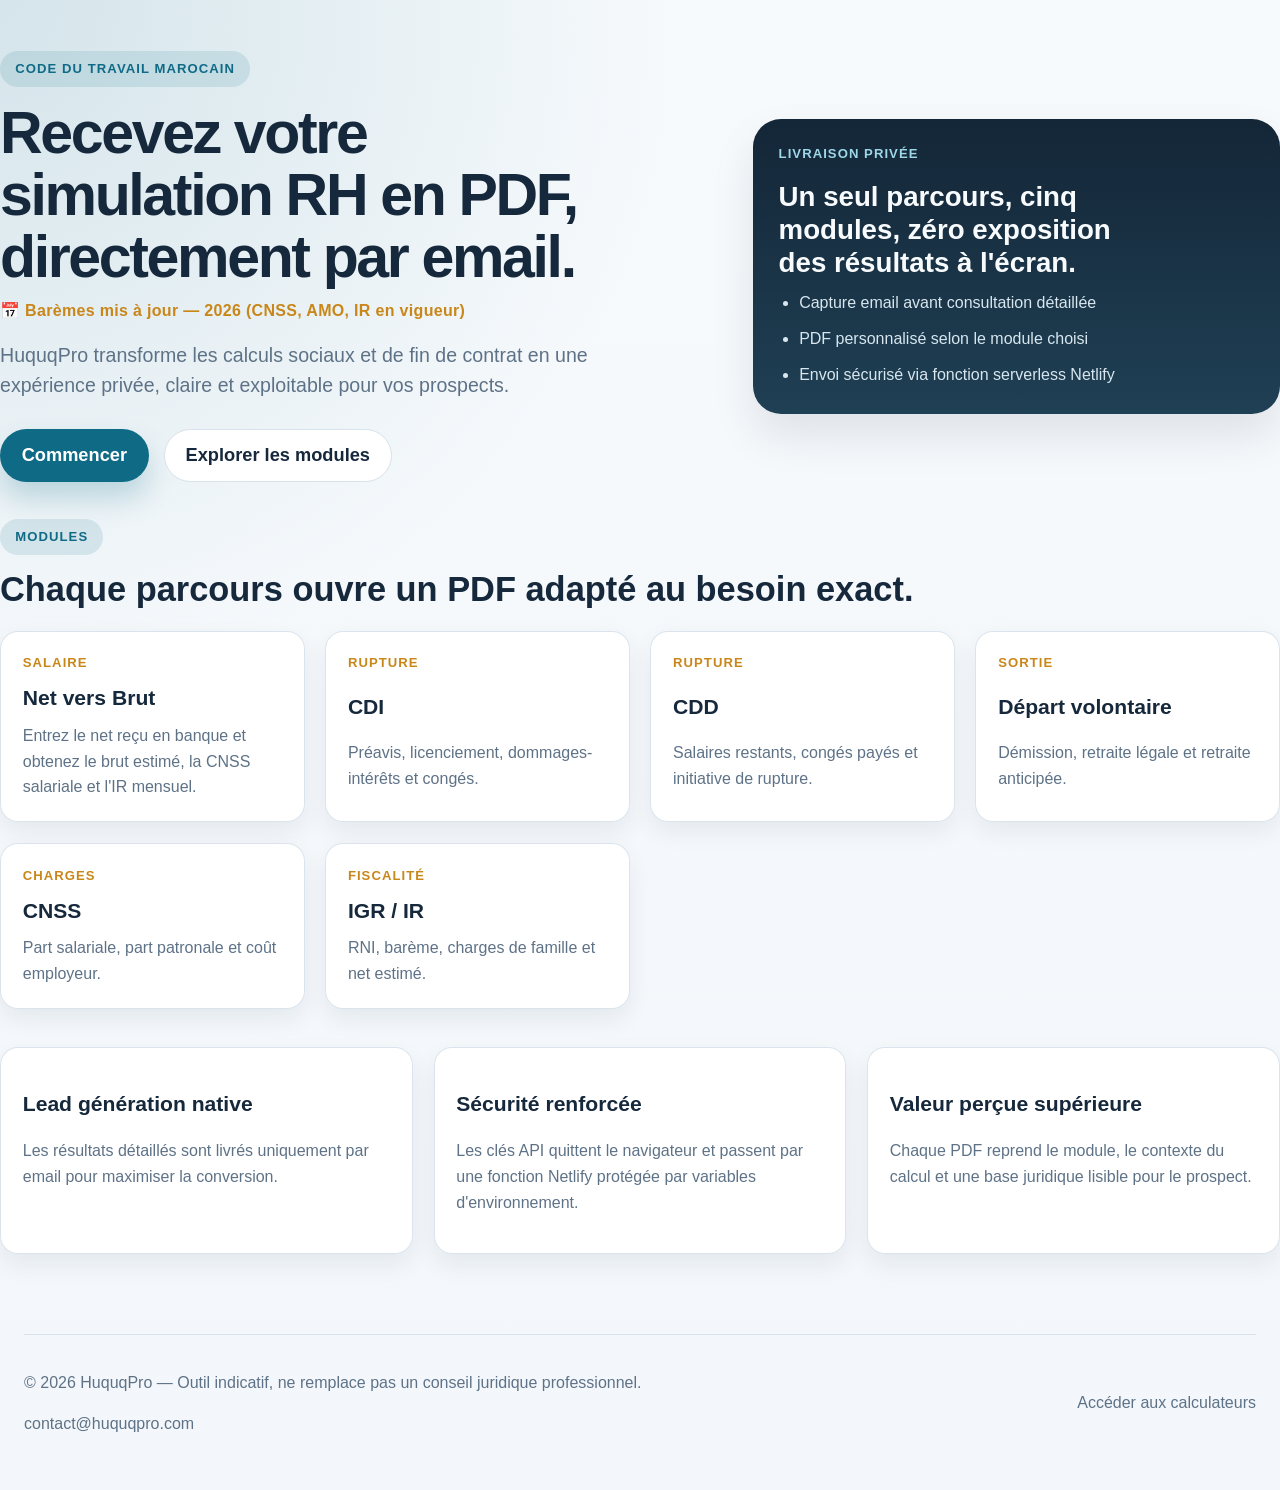
==== index.html @ 944d2963 "update: latest changes" ====
<!DOCTYPE html>
<html lang="fr">
<head>
  <meta charset="UTF-8" />
  <meta name="viewport" content="width=device-width, initial-scale=1.0" />
  <title>HuquqPro — Calculateur Droit du Travail Maroc | CNSS, IR, Indemnités CDI/CDD</title>
  <meta name="description" content="Simulez vos indemnités de licenciement, cotisations CNSS, IR et salaire brut selon le Code du travail marocain. Résultats envoyés en PDF par email." />
  <link rel="stylesheet" href="css/style.css" />
</head>
<body class="landing-page">
  <header class="site-header landing-hero">
    <div class="shell hero-shell header-inner">
      <div class="hero-copy">
        <div class="header-badge">Code du travail marocain</div>
        <h1 class="site-title">Recevez votre simulation RH en PDF, directement par email.</h1>
        <p class="update-badge">📅 Barèmes mis à jour — 2026 (CNSS, AMO, IR en vigueur)</p>
        <p class="site-sub">
          HuquqPro transforme les calculs sociaux et de fin de contrat en une expérience privée,
          claire et exploitable pour vos prospects.
        </p>
        <div class="hero-actions">
          <a class="btn-calculate" href="app.html?module=net2brut">Commencer</a>
          <a class="btn-secondary" href="app.html">Explorer les modules</a>
        </div>
      </div>
      <div class="hero-card">
        <div class="hero-card-top">Livraison privée</div>
        <h2>Un seul parcours, cinq modules, zéro exposition des résultats à l'écran.</h2>
        <ul class="hero-points">
          <li>Capture email avant consultation détaillée</li>
          <li>PDF personnalisé selon le module choisi</li>
          <li>Envoi sécurisé via fonction serverless Netlify</li>
        </ul>
      </div>
    </div>
  </header>

  <main class="shell landing-main main-layout">
    <section class="landing-section">
      <div class="section-heading">
        <div class="header-badge">Modules</div>
        <h2>Chaque parcours ouvre un PDF adapté au besoin exact.</h2>
      </div>
      <div class="landing-modules">
        <a class="module-card" href="app.html?module=net2brut">
          <span class="module-kicker">Salaire</span>
          <strong>Net vers Brut</strong>
          <span>Entrez le net reçu en banque et obtenez le brut estimé, la CNSS salariale et l'IR mensuel.</span>
        </a>
        <a class="module-card" href="app.html?module=cdi">
          <span class="module-kicker">Rupture</span>
          <strong>CDI</strong>
          <span>Préavis, licenciement, dommages-intérêts et congés.</span>
        </a>
        <a class="module-card" href="app.html?module=cdd">
          <span class="module-kicker">Rupture</span>
          <strong>CDD</strong>
          <span>Salaires restants, congés payés et initiative de rupture.</span>
        </a>
        <a class="module-card" href="app.html?module=depart">
          <span class="module-kicker">Sortie</span>
          <strong>Départ volontaire</strong>
          <span>Démission, retraite légale et retraite anticipée.</span>
        </a>
        <a class="module-card" href="app.html?module=cnss">
          <span class="module-kicker">Charges</span>
          <strong>CNSS</strong>
          <span>Part salariale, part patronale et coût employeur.</span>
        </a>
        <a class="module-card" href="app.html?module=igr">
          <span class="module-kicker">Fiscalité</span>
          <strong>IGR / IR</strong>
          <span>RNI, barème, charges de famille et net estimé.</span>
        </a>
      </div>
    </section>

    <section class="landing-section trust-grid">
      <article class="trust-card feature-card">
        <h3>Lead génération native</h3>
        <p>Les résultats détaillés sont livrés uniquement par email pour maximiser la conversion.</p>
      </article>
      <article class="trust-card feature-card">
        <h3>Sécurité renforcée</h3>
        <p>Les clés API quittent le navigateur et passent par une fonction Netlify protégée par variables d'environnement.</p>
      </article>
      <article class="trust-card feature-card">
        <h3>Valeur perçue supérieure</h3>
        <p>Chaque PDF reprend le module, le contexte du calcul et une base juridique lisible pour le prospect.</p>
      </article>
    </section>
  </main>

  <footer class="site-footer">
    <div class="shell footer-inner">
      <div class="footer-legal">
        <p>© 2026 HuquqPro — Outil indicatif, ne remplace pas un conseil juridique professionnel.</p>
        <p><a href="mailto:rafael.pullian@gmail.com">contact@huquqpro.com</a></p>
      </div>
      <a class="footer-link" href="app.html?module=net2brut">Accéder aux calculateurs</a>
    </div>
  </footer>
</body>
</html>
---- css/style.css ----
:root {
  --bg: #f3f7fb;
  --surface: #ffffff;
  --surface-alt: #eef4fb;
  --surface-strong: #0f2233;
  --text: #16283b;
  --muted: #5e7287;
  --line: #d7e2ec;
  --primary: #0f6a86;
  --primary-dark: #0b5066;
  --accent: #c9871a;
  --success: #17785c;
  --danger: #b54a4a;
  --radius-sm: 10px;
  --radius-md: 18px;
  --radius-lg: 28px;
  --shadow: 0 22px 44px rgba(15, 34, 51, 0.1);
  --shadow-soft: 0 10px 24px rgba(15, 34, 51, 0.07);
  --content-max: 78rem;
  --content-wide: 96rem;
  --space-2xs: clamp(0.38rem, 0.3rem + 0.24vw, 0.52rem);
  --space-xs: clamp(0.56rem, 0.46rem + 0.32vw, 0.75rem);
  --space-sm: clamp(0.75rem, 0.62rem + 0.42vw, 1rem);
  --space-md: clamp(1rem, 0.82rem + 0.58vw, 1.35rem);
  --space-lg: clamp(1.35rem, 1.05rem + 0.95vw, 1.95rem);
  --space-xl: clamp(1.75rem, 1.35rem + 1.25vw, 2.55rem);
  --space-2xl: clamp(2.25rem, 1.65rem + 1.9vw, 3.5rem);
  --space-3xl: clamp(3rem, 2.1rem + 2.75vw, 4.75rem);
  --text-xs: clamp(0.74rem, 0.7rem + 0.15vw, 0.84rem);
  --text-sm: clamp(0.88rem, 0.83rem + 0.24vw, 1rem);
  --text-body: clamp(0.98rem, 0.92rem + 0.3vw, 1.14rem);
  --text-md: clamp(1.08rem, 1rem + 0.42vw, 1.32rem);
  --text-lg: clamp(1.28rem, 1.08rem + 0.85vw, 1.82rem);
  --text-xl: clamp(1.68rem, 1.2rem + 1.55vw, 2.7rem);
  --field-grid-min: clamp(15rem, 42vw, 21rem);
  --card-grid-min: clamp(14rem, 24vw, 18rem);
  --sticky-top: clamp(4.5rem, 5vw, 6.5rem);
}

*,
*::before,
*::after {
  box-sizing: border-box;
}

html {
  scroll-behavior: smooth;
}

body {
  margin: 0;
  font-family: "Segoe UI", Arial, sans-serif;
  font-size: var(--text-body);
  line-height: 1.55;
  min-height: 100dvh;
  background:
    radial-gradient(circle at top left, rgba(15, 106, 134, 0.15), transparent 35%),
    linear-gradient(180deg, #f7fafc 0%, var(--bg) 100%);
  color: var(--text);
}

a {
  color: inherit;
  text-decoration: none;
}

button,
input,
select {
  font: inherit;
}

button {
  cursor: pointer;
}

.hidden {
  display: none !important;
}

.shell {
  width: min(var(--content-max), calc(100% - clamp(1rem, 4vw, 3rem)));
  margin: 0 auto;
}

.main-layout,
.header-inner {
  width: 100%;
  max-width: var(--content-wide);
  margin-inline: auto;
}

.site-header {
  padding: var(--space-lg) 0;
}

.app-header {
  padding-bottom: var(--space-sm);
}

.app-header-inner {
  display: grid;
  grid-template-columns: minmax(0, 1fr) auto;
  align-items: end;
  gap: var(--space-lg);
}

.hero-shell {
  display: grid;
  grid-template-columns: minmax(0, 1.2fr) minmax(clamp(18rem, 30vw, 26rem), 0.9fr);
  align-items: center;
  gap: var(--space-2xl);
}

.footer-inner {
  display: flex;
  align-items: center;
  justify-content: space-between;
  gap: var(--space-md);
  flex-wrap: wrap;
}

.header-badge {
  display: inline-flex;
  align-items: center;
  gap: var(--space-2xs);
  padding: var(--space-2xs) var(--space-sm);
  border-radius: 999px;
  background: rgba(15, 106, 134, 0.12);
  color: var(--primary);
  font-size: var(--text-xs);
  font-weight: 700;
  letter-spacing: 0.08em;
  text-transform: uppercase;
}

.site-title {
  margin: var(--space-sm) 0 var(--space-xs);
  font-size: clamp(2rem, 1.45rem + 2.8vw, 4.4rem);
  line-height: 1.05;
  letter-spacing: -0.04em;
  text-wrap: balance;
}

.update-badge {
  margin: 0 0 var(--space-sm);
  color: var(--accent);
  font-size: var(--text-sm);
  font-weight: 600;
  letter-spacing: 0.02em;
}

.site-sub {
  margin: 0;
  max-width: min(42rem, 100%);
  color: var(--muted);
  font-size: clamp(1rem, 0.92rem + 0.38vw, 1.28rem);
}

.landing-hero {
  padding: var(--space-2xl) 0 var(--space-xl);
}

.hero-copy {
  flex: 1 1 60%;
}

.hero-actions {
  display: flex;
  flex-wrap: wrap;
  gap: var(--space-sm);
  margin-top: var(--space-lg);
}

.hero-card {
  min-width: 0;
  padding: clamp(1.2rem, 0.95rem + 0.8vw, 1.85rem);
  border-radius: var(--radius-lg);
  background: linear-gradient(180deg, rgba(15, 34, 51, 0.98), rgba(18, 52, 74, 0.94));
  color: #f8fbfd;
  box-shadow: var(--shadow);
}

.hero-card-top {
  color: #9ed7e8;
  font-size: var(--text-xs);
  font-weight: 700;
  letter-spacing: 0.08em;
  text-transform: uppercase;
}

.hero-card h2 {
  margin: var(--space-sm) 0 var(--space-xs);
  font-size: clamp(1.25rem, 1.05rem + 0.85vw, 1.8rem);
  line-height: 1.2;
  text-wrap: balance;
}

.hero-points {
  margin: 0;
  padding-left: var(--space-md);
  color: #d7e6ef;
  font-size: var(--text-sm);
}

.hero-points li + li {
  margin-top: var(--space-xs);
}

.landing-main {
  padding-bottom: var(--space-2xl);
}

.landing-section + .landing-section {
  margin-top: var(--space-xl);
}

.section-heading h2 {
  margin: var(--space-sm) 0 0;
  font-size: clamp(1.5rem, 1.15rem + 1.25vw, 2.5rem);
  line-height: 1.15;
  text-wrap: balance;
}

.landing-modules,
.trust-grid,
.summary-grid {
  display: grid;
  gap: var(--space-md);
}

.landing-modules,
.trust-grid,
.summary-grid {
  grid-template-columns: repeat(auto-fit, minmax(min(100%, var(--card-grid-min)), 1fr));
}

.landing-modules {
  margin-top: var(--space-md);
}

.module-card,
.trust-card,
.feature-card,
.summary-card {
  padding: clamp(1rem, 0.8rem + 0.7vw, 1.6rem);
  border: 1px solid rgba(215, 226, 236, 0.9);
  border-radius: var(--radius-md);
  background: rgba(255, 255, 255, 0.94);
  box-shadow: var(--shadow-soft);
}

.module-card {
  display: grid;
  gap: var(--space-xs);
  transition: transform 0.2s ease, border-color 0.2s ease, box-shadow 0.2s ease;
}

.module-card:hover {
  transform: translateY(-3px);
  border-color: rgba(15, 106, 134, 0.4);
  box-shadow: var(--shadow);
}

.module-kicker {
  color: var(--accent);
  font-size: var(--text-xs);
  font-weight: 700;
  letter-spacing: 0.08em;
  text-transform: uppercase;
}

.module-card strong,
.trust-card h3,
.feature-card h3,
.summary-card h3 {
  font-size: var(--text-md);
  line-height: 1.25;
}

.module-card span:last-child,
.trust-card p,
.feature-card p,
.summary-card p {
  color: var(--muted);
  line-height: 1.6;
  font-size: var(--text-sm);
}

.app-main {
  display: grid;
  grid-template-columns: minmax(0, 1.22fr) minmax(clamp(18rem, 29vw, 26rem), 0.82fr);
  gap: var(--space-xl);
  align-items: start;
  padding-bottom: var(--space-2xl);
}

.forms-column {
  min-width: 0;
}

.module-tabs-wrap {
  position: sticky;
  top: 0;
  z-index: 20;
  padding: var(--space-xs) 0;
  background: rgba(243, 247, 251, 0.94);
  backdrop-filter: blur(14px);
  border-top: 1px solid rgba(215, 226, 236, 0.8);
  border-bottom: 1px solid rgba(215, 226, 236, 0.8);
}

.module-tabs {
  display: flex;
  flex-wrap: wrap;
  gap: var(--space-xs);
}

.module-tab {
  padding: clamp(0.7rem, 0.58rem + 0.35vw, 0.9rem) clamp(0.95rem, 0.75rem + 0.75vw, 1.45rem);
  border: 1px solid transparent;
  border-radius: 999px;
  background: rgba(255, 255, 255, 0.78);
  color: var(--muted);
  font-weight: 600;
  font-size: var(--text-sm);
  transition: all 0.2s ease;
}

.module-tab:hover,
.module-tab:focus-visible {
  border-color: rgba(15, 106, 134, 0.32);
  color: var(--text);
  outline: none;
}

.module-tab.active {
  background: var(--surface-strong);
  color: #f6fafd;
}

.module-panel {
  display: none;
  min-width: 0;
}

.module-panel.active {
  display: grid;
}

.card-section {
  padding: clamp(1.15rem, 0.95rem + 0.95vw, 2rem);
  border-radius: var(--radius-lg);
  border: 1px solid rgba(215, 226, 236, 0.9);
  background: rgba(255, 255, 255, 0.95);
  box-shadow: var(--shadow-soft);
}

.module-card-panel,
.delivery-panel {
  min-height: 100%;
}

.delivery-panel {
  position: sticky;
  top: var(--sticky-top);
}

.panel-label {
  display: flex;
  align-items: center;
  gap: var(--space-xs);
  margin: 0;
  font-size: clamp(1.12rem, 1rem + 0.45vw, 1.45rem);
  line-height: 1.25;
  text-wrap: balance;
}

.panel-label::before {
  content: attr(data-step);
  display: inline-flex;
  align-items: center;
  justify-content: center;
  width: clamp(1.65rem, 1.45rem + 0.45vw, 1.9rem);
  height: clamp(1.65rem, 1.45rem + 0.45vw, 1.9rem);
  border-radius: 50%;
  background: var(--primary);
  color: #fff;
  font-size: var(--text-xs);
  font-weight: 700;
}

.panel-copy,
.delivery-copy {
  margin: var(--space-sm) 0 0;
  color: var(--muted);
  line-height: 1.7;
  font-size: var(--text-body);
}

.field-group {
  margin: var(--space-lg) 0 0;
  padding: 0;
  border: 0;
}

.field-legend {
  margin-bottom: var(--space-sm);
  color: var(--muted);
  font-size: var(--text-xs);
  font-weight: 700;
  letter-spacing: 0.08em;
  text-transform: uppercase;
}

.field-row {
  display: grid;
  gap: var(--space-sm);
  align-items: start;
}

.two-col {
  grid-template-columns: repeat(auto-fit, minmax(min(100%, var(--field-grid-min)), 1fr));
}

.field {
  display: grid;
  gap: var(--space-xs);
}

.field label {
  font-weight: 600;
  font-size: var(--text-body);
}

.field-hint {
  color: var(--muted);
  font-size: var(--text-sm);
  line-height: 1.5;
}

.input-wrap,
.select-wrap {
  position: relative;
}

.input-wrap input,
.select-wrap select,
.email-form-card input {
  width: 100%;
  min-height: clamp(3rem, 2.7rem + 0.65vw, 3.35rem);
  padding: clamp(0.78rem, 0.7rem + 0.25vw, 0.95rem) clamp(0.92rem, 0.84rem + 0.3vw, 1.1rem);
  border: 1px solid var(--line);
  border-radius: var(--radius-sm);
  background: #fff;
  color: var(--text);
  transition: border-color 0.2s ease, box-shadow 0.2s ease;
  font-size: var(--text-body);
}

.input-wrap input {
  padding-right: clamp(4.25rem, 4rem + 0.5vw, 4.8rem);
}

.select-wrap select {
  appearance: none;
  padding-right: clamp(2.6rem, 2.4rem + 0.45vw, 3rem);
}

.input-wrap input:focus,
.select-wrap select:focus,
.email-form-card input:focus {
  border-color: rgba(15, 106, 134, 0.5);
  box-shadow: 0 0 0 4px rgba(15, 106, 134, 0.12);
  outline: none;
}

.input-unit,
.select-arrow {
  position: absolute;
  top: 50%;
  transform: translateY(-50%);
  color: var(--muted);
  pointer-events: none;
}

.input-unit {
  right: var(--space-sm);
  font-size: var(--text-sm);
  font-weight: 600;
}

.select-arrow {
  right: var(--space-sm);
}

.toggle-group {
  display: flex;
  gap: var(--space-xs);
  flex-wrap: wrap;
}

.toggle-btn {
  padding: clamp(0.68rem, 0.58rem + 0.3vw, 0.88rem) clamp(0.95rem, 0.78rem + 0.55vw, 1.35rem);
  border: 1px solid var(--line);
  border-radius: 999px;
  background: #fff;
  color: var(--muted);
  font-weight: 600;
  font-size: var(--text-sm);
}

.toggle-btn.active {
  border-color: var(--primary);
  background: rgba(15, 106, 134, 0.1);
  color: var(--primary);
}

.anciennete-display {
  margin-top: var(--space-xs);
  padding: var(--space-sm);
  border-radius: var(--radius-sm);
  background: var(--surface-alt);
  color: var(--text);
  font-weight: 600;
  font-size: var(--text-body);
}

.anciennete-display.warn {
  background: rgba(201, 135, 26, 0.12);
  color: #8b5a10;
}

.form-actions,
.ef-actions,
.hero-actions {
  display: flex;
  flex-wrap: wrap;
  gap: var(--space-sm);
}

.form-actions {
  margin-top: var(--space-lg);
}

.btn-calculate,
.btn-reset,
.btn-secondary {
  display: inline-flex;
  align-items: center;
  justify-content: center;
  min-height: clamp(3rem, 2.75rem + 0.65vw, 3.35rem);
  padding: 0 clamp(1rem, 0.85rem + 0.55vw, 1.45rem);
  border-radius: 999px;
  border: 1px solid transparent;
  font-weight: 700;
  font-size: var(--text-body);
  transition: transform 0.2s ease, box-shadow 0.2s ease, background 0.2s ease;
}

.btn-calculate {
  background: var(--primary);
  color: #fff;
  box-shadow: 0 16px 28px rgba(15, 106, 134, 0.22);
}

.btn-calculate:hover,
.btn-calculate:focus-visible {
  background: var(--primary-dark);
  transform: translateY(-1px);
  outline: none;
}

.btn-calculate:disabled {
  opacity: 0.72;
  transform: none;
  cursor: wait;
}

.btn-reset,
.btn-secondary {
  background: #fff;
  color: var(--text);
  border-color: var(--line);
}

.btn-reset:hover,
.btn-reset:focus-visible,
.btn-secondary:hover,
.btn-secondary:focus-visible {
  border-color: rgba(15, 106, 134, 0.4);
  outline: none;
}

.form-errors {
  margin-top: var(--space-md);
  padding: var(--space-sm);
  border-radius: var(--radius-sm);
  background: rgba(181, 74, 74, 0.08);
  border: 1px solid rgba(181, 74, 74, 0.18);
}

.form-errors p {
  margin: 0;
  color: var(--danger);
  line-height: 1.6;
}

.form-errors p + p {
  margin-top: var(--space-2xs);
}

.delivery-benefits {
  display: grid;
  gap: var(--space-xs);
  margin-top: var(--space-md);
  grid-template-columns: repeat(auto-fit, minmax(min(100%, 13rem), 1fr));
}

.benefit-item {
  padding: var(--space-sm);
  border-radius: var(--radius-sm);
  background: var(--surface-alt);
  color: var(--text);
  font-weight: 600;
  font-size: var(--text-body);
}

.results-placeholder,
.delivery-success {
  margin-top: var(--space-md);
  padding: clamp(1rem, 0.82rem + 0.7vw, 1.5rem);
  border-radius: var(--radius-md);
  border: 1px dashed rgba(15, 106, 134, 0.22);
  background: rgba(238, 244, 251, 0.72);
}

.results-placeholder p,
.delivery-success p {
  margin: var(--space-xs) 0 0;
  color: var(--muted);
  line-height: 1.7;
}

.placeholder-icon {
  font-size: clamp(1.5rem, 1.15rem + 1vw, 2rem);
}

.result-preview {
  margin-top: var(--space-sm);
  padding: clamp(0.75rem, 0.6rem + 0.5vw, 1rem);
  border-radius: var(--radius-sm);
  background: rgba(23, 120, 92, 0.08);
  border: 1px solid rgba(23, 120, 92, 0.2);
}

.result-preview p {
  margin: 0;
  color: var(--text);
  line-height: 1.6;
}

.result-preview p + p {
  margin-top: calc(var(--space-2xs) / 2);
  color: var(--muted);
  font-size: var(--text-sm);
}

.email-form-container {
  margin-top: var(--space-md);
}

.email-form-card {
  padding: clamp(1rem, 0.82rem + 0.7vw, 1.5rem);
  border-radius: var(--radius-md);
  background: #fff;
  border: 1px solid rgba(215, 226, 236, 0.92);
}

.ef-title {
  margin: 0;
  font-size: clamp(1.1rem, 0.98rem + 0.45vw, 1.42rem);
}

.ef-subtitle {
  margin: var(--space-xs) 0 0;
  color: var(--muted);
  font-size: var(--text-body);
}

.ef-field {
  display: grid;
  gap: var(--space-xs);
  margin-top: var(--space-sm);
}

.ef-field label {
  font-weight: 600;
  font-size: var(--text-body);
}

.ef-actions {
  margin-top: var(--space-md);
}

.ef-status {
  min-height: calc(var(--text-body) * 1.5);
  margin-top: var(--space-xs);
  color: var(--muted);
  font-size: var(--text-sm);
}

.ef-status.error {
  color: var(--danger);
}

.ef-status.success {
  color: var(--success);
}

.ef-legal {
  margin: var(--space-xs) 0 0;
  color: var(--muted);
  font-size: var(--text-sm);
  line-height: 1.6;
}

.delivery-success h3 {
  margin: 0;
  font-size: var(--text-md);
}

.delivery-back {
  margin-top: var(--space-sm);
}

.site-footer {
  padding: var(--space-lg) 0 var(--space-xl);
}

.footer-inner {
  padding-top: var(--space-md);
  border-top: 1px solid rgba(215, 226, 236, 0.9);
}

.footer-legal,
.footer-link {
  color: var(--muted);
  font-size: var(--text-sm);
}

.section-gap {
  margin-top: var(--space-sm);
}

.hp-field {
  position: absolute;
  left: -9999px;
  width: 1px;
  height: 1px;
  opacity: 0;
  pointer-events: none;
}

@media (max-width: 1024px) {
  .shell {
    width: min(var(--content-max), calc(100% - clamp(1rem, 3vw, 2rem)));
  }

  .hero-shell {
    grid-template-columns: 1fr;
  }

  .app-main {
    grid-template-columns: minmax(0, 1fr) minmax(18rem, 22rem);
  }
}

@media (max-width: 860px) {
  .hero-shell,
  .app-main,
  .app-header-inner {
    grid-template-columns: 1fr;
  }

  .delivery-panel {
    position: static;
  }

  .module-panel.active {
    gap: var(--space-md);
  }

  .module-tabs {
    width: 100%;
  }
}

@media (max-width: 640px) {
  .shell {
    width: min(100%, calc(100% - 1rem));
  }

  .card-section,
  .hero-card {
    padding: clamp(1rem, 0.95rem + 0.4vw, 1.2rem);
  }

  .btn-calculate,
  .btn-reset,
  .btn-secondary {
    width: 100%;
  }
}

@media (max-height: 540px) and (orientation: landscape) {
  .site-header,
  .landing-hero {
    padding-block: var(--space-md);
  }

  .module-tabs-wrap {
    position: static;
  }

  .delivery-panel {
    position: static;
  }

  .card-section,
  .hero-card {
    padding: var(--space-md);
  }

  .site-title {
    font-size: clamp(1.65rem, 4vw, 2.6rem);
  }

  .panel-copy,
  .delivery-copy,
  .site-sub {
    line-height: 1.45;
  }

  .btn-calculate,
  .btn-reset,
  .btn-secondary,
  .input-wrap input,
  .select-wrap select,
  .email-form-card input {
    min-height: 2.75rem;
  }
}

@media (min-width: 1600px) {
  .shell {
    width: min(var(--content-wide), calc(100% - clamp(2rem, 5vw, 5rem)));
  }

  .app-main,
  .hero-shell {
    gap: var(--space-2xl);
  }
}
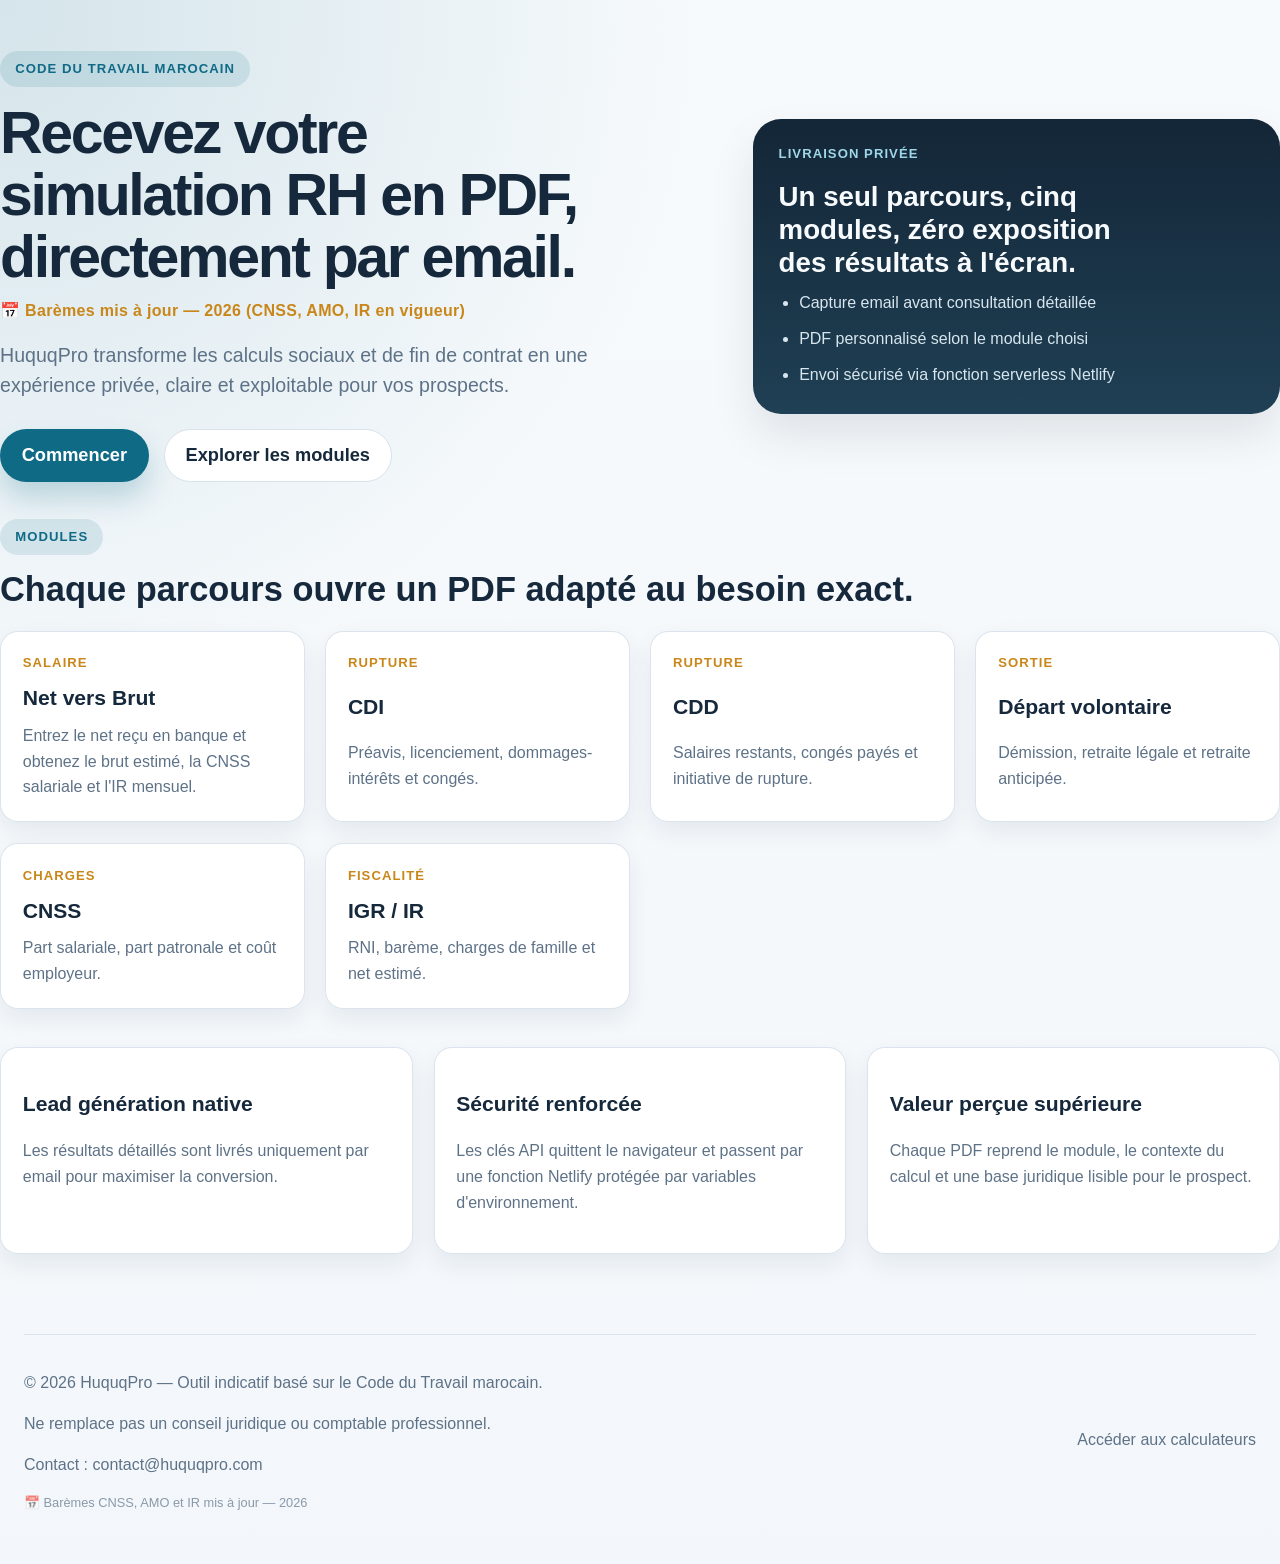
==== commit 4d58765d: "feat: comprehensive accent fixes, SEO, OG tags, previews, placeholders, footer 2026" ====
--- a/index.html
+++ b/index.html
@@ -5,6 +5,11 @@
   <meta name="viewport" content="width=device-width, initial-scale=1.0" />
   <title>HuquqPro — Calculateur Droit du Travail Maroc | CNSS, IR, Indemnités CDI/CDD</title>
   <meta name="description" content="Simulez vos indemnités de licenciement, cotisations CNSS, IR et salaire brut selon le Code du travail marocain. Résultats envoyés en PDF par email." />
+  <meta name="keywords" content="droit du travail maroc, calculateur CNSS, indemnité licenciement, IR salaire, CDI CDD Maroc, simulation RH Maroc" />
+  <meta property="og:title" content="HuquqPro — Simulations Droit du Travail Maroc" />
+  <meta property="og:description" content="Calculez vos indemnités, cotisations et IR selon le Code du travail marocain. PDF livré par email." />
+  <meta property="og:type" content="website" />
+  <meta property="og:url" content="https://huquqpro.netlify.app/" />
   <link rel="stylesheet" href="css/style.css" />
 </head>
 <body class="landing-page">
@@ -94,8 +99,10 @@
   <footer class="site-footer">
     <div class="shell footer-inner">
       <div class="footer-legal">
-        <p>© 2026 HuquqPro — Outil indicatif, ne remplace pas un conseil juridique professionnel.</p>
-        <p><a href="mailto:rafael.pullian@gmail.com">contact@huquqpro.com</a></p>
+        <p>© 2026 HuquqPro — Outil indicatif basé sur le Code du Travail marocain.</p>
+        <p>Ne remplace pas un conseil juridique ou comptable professionnel.</p>
+        <p>Contact : <a href="mailto:rafael.pullian@gmail.com">contact@huquqpro.com</a></p>
+        <p style="margin-top:0.5rem;font-size:0.8rem;opacity:0.7;">📅 Barèmes CNSS, AMO et IR mis à jour — 2026</p>
       </div>
       <a class="footer-link" href="app.html?module=net2brut">Accéder aux calculateurs</a>
     </div>
--- a/css/style.css
+++ b/css/style.css
@@ -647,17 +647,28 @@
 }
 
 .result-preview {
+  background: rgba(255, 255, 255, 0.05);
+  border-left: 3px solid var(--accent);
+  padding: clamp(0.75rem, 0.6rem + 0.5vw, 1rem) 1.2rem;
+  border-radius: var(--radius-sm);
   margin-top: var(--space-sm);
-  padding: clamp(0.75rem, 0.6rem + 0.5vw, 1rem);
-  border-radius: var(--radius-sm);
-  background: rgba(23, 120, 92, 0.08);
-  border: 1px solid rgba(23, 120, 92, 0.2);
+  margin-bottom: 0;
 }
 
 .result-preview p {
-  margin: 0;
+  margin: 0.3rem 0;
   color: var(--text);
   line-height: 1.6;
+}
+
+.result-preview strong {
+  color: var(--accent);
+  font-size: 1.1rem;
+}
+
+.result-hint {
+  font-size: var(--text-sm);
+  opacity: 0.7;
 }
 
 .result-preview p + p {
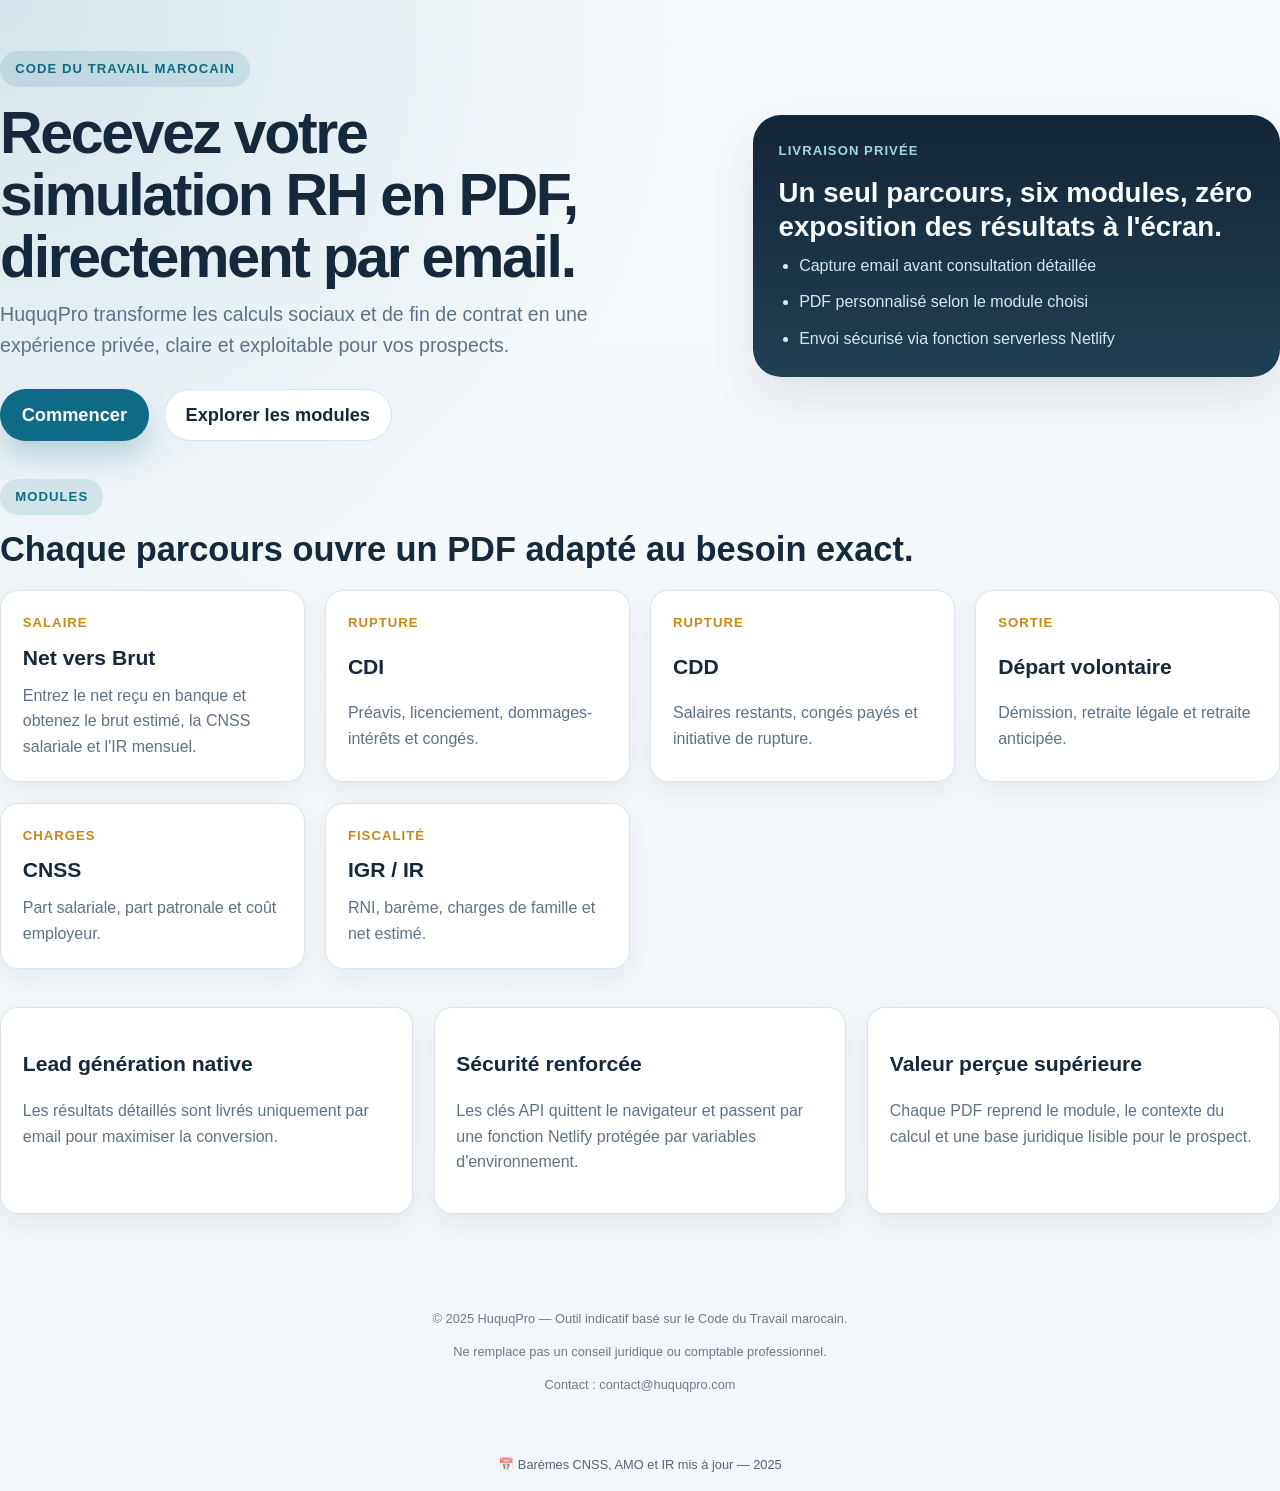
==== commit 40ec239a: "fix: accents, SEO, placeholders, aperçu résultats, footer contact" ====
--- a/index.html
+++ b/index.html
@@ -1,10 +1,10 @@
 <!DOCTYPE html>
 <html lang="fr">
 <head>
-  <meta charset="UTF-8" />
+  <meta charset="UTF-8">
   <meta name="viewport" content="width=device-width, initial-scale=1.0" />
   <title>HuquqPro — Calculateur Droit du Travail Maroc | CNSS, IR, Indemnités CDI/CDD</title>
-  <meta name="description" content="Simulez vos indemnités de licenciement, cotisations CNSS, IR et salaire brut selon le Code du travail marocain. Résultats envoyés en PDF par email." />
+  <meta name="description" content="Simulez vos indemnités de licenciement, cotisations CNSS, IR mensuel et salaire brut selon le Code du travail marocain. Résultats envoyés en PDF par email." />
   <meta name="keywords" content="droit du travail maroc, calculateur CNSS, indemnité licenciement, IR salaire, CDI CDD Maroc, simulation RH Maroc" />
   <meta property="og:title" content="HuquqPro — Simulations Droit du Travail Maroc" />
   <meta property="og:description" content="Calculez vos indemnités, cotisations et IR selon le Code du travail marocain. PDF livré par email." />
@@ -18,19 +18,18 @@
       <div class="hero-copy">
         <div class="header-badge">Code du travail marocain</div>
         <h1 class="site-title">Recevez votre simulation RH en PDF, directement par email.</h1>
-        <p class="update-badge">📅 Barèmes mis à jour — 2026 (CNSS, AMO, IR en vigueur)</p>
         <p class="site-sub">
           HuquqPro transforme les calculs sociaux et de fin de contrat en une expérience privée,
           claire et exploitable pour vos prospects.
         </p>
         <div class="hero-actions">
           <a class="btn-calculate" href="app.html?module=net2brut">Commencer</a>
-          <a class="btn-secondary" href="app.html">Explorer les modules</a>
+          <a class="btn-secondary" href="/app">Explorer les modules</a>
         </div>
       </div>
       <div class="hero-card">
         <div class="hero-card-top">Livraison privée</div>
-        <h2>Un seul parcours, cinq modules, zéro exposition des résultats à l'écran.</h2>
+        <h2>Un seul parcours, six modules, zéro exposition des résultats à l'écran.</h2>
         <ul class="hero-points">
           <li>Capture email avant consultation détaillée</li>
           <li>PDF personnalisé selon le module choisi</li>
@@ -96,16 +95,11 @@
     </section>
   </main>
 
-  <footer class="site-footer">
-    <div class="shell footer-inner">
-      <div class="footer-legal">
-        <p>© 2026 HuquqPro — Outil indicatif basé sur le Code du Travail marocain.</p>
-        <p>Ne remplace pas un conseil juridique ou comptable professionnel.</p>
-        <p>Contact : <a href="mailto:rafael.pullian@gmail.com">contact@huquqpro.com</a></p>
-        <p style="margin-top:0.5rem;font-size:0.8rem;opacity:0.7;">📅 Barèmes CNSS, AMO et IR mis à jour — 2026</p>
-      </div>
-      <a class="footer-link" href="app.html?module=net2brut">Accéder aux calculateurs</a>
-    </div>
+  <footer style="text-align:center;padding:2rem 1rem;font-size:0.8rem;opacity:0.6;">
+    <p>© 2025 HuquqPro — Outil indicatif basé sur le Code du Travail marocain.</p>
+    <p>Ne remplace pas un conseil juridique ou comptable professionnel.</p>
+    <p>Contact : <a href="mailto:contact@huquqpro.com">contact@huquqpro.com</a></p>
   </footer>
+  <p style="text-align:center;font-size:0.8rem;opacity:0.7;margin:1rem 0;"> 📅 Barèmes CNSS, AMO et IR mis à jour — 2025 </p>
 </body>
 </html>
--- a/css/style.css
+++ b/css/style.css
@@ -648,33 +648,24 @@
 
 .result-preview {
   background: rgba(255, 255, 255, 0.05);
-  border-left: 3px solid var(--accent);
-  padding: clamp(0.75rem, 0.6rem + 0.5vw, 1rem) 1.2rem;
-  border-radius: var(--radius-sm);
-  margin-top: var(--space-sm);
-  margin-bottom: 0;
+  border-left: 3px solid var(--accent, #c9a96e);
+  padding: 1rem 1.2rem;
+  border-radius: 6px;
+  margin-bottom: 1.2rem;
 }
 
 .result-preview p {
   margin: 0.3rem 0;
-  color: var(--text);
-  line-height: 1.6;
 }
 
 .result-preview strong {
-  color: var(--accent);
+  color: var(--accent, #c9a96e);
   font-size: 1.1rem;
 }
 
 .result-hint {
-  font-size: var(--text-sm);
+  font-size: 0.85rem;
   opacity: 0.7;
-}
-
-.result-preview p + p {
-  margin-top: calc(var(--space-2xs) / 2);
-  color: var(--muted);
-  font-size: var(--text-sm);
 }
 
 .email-form-container {
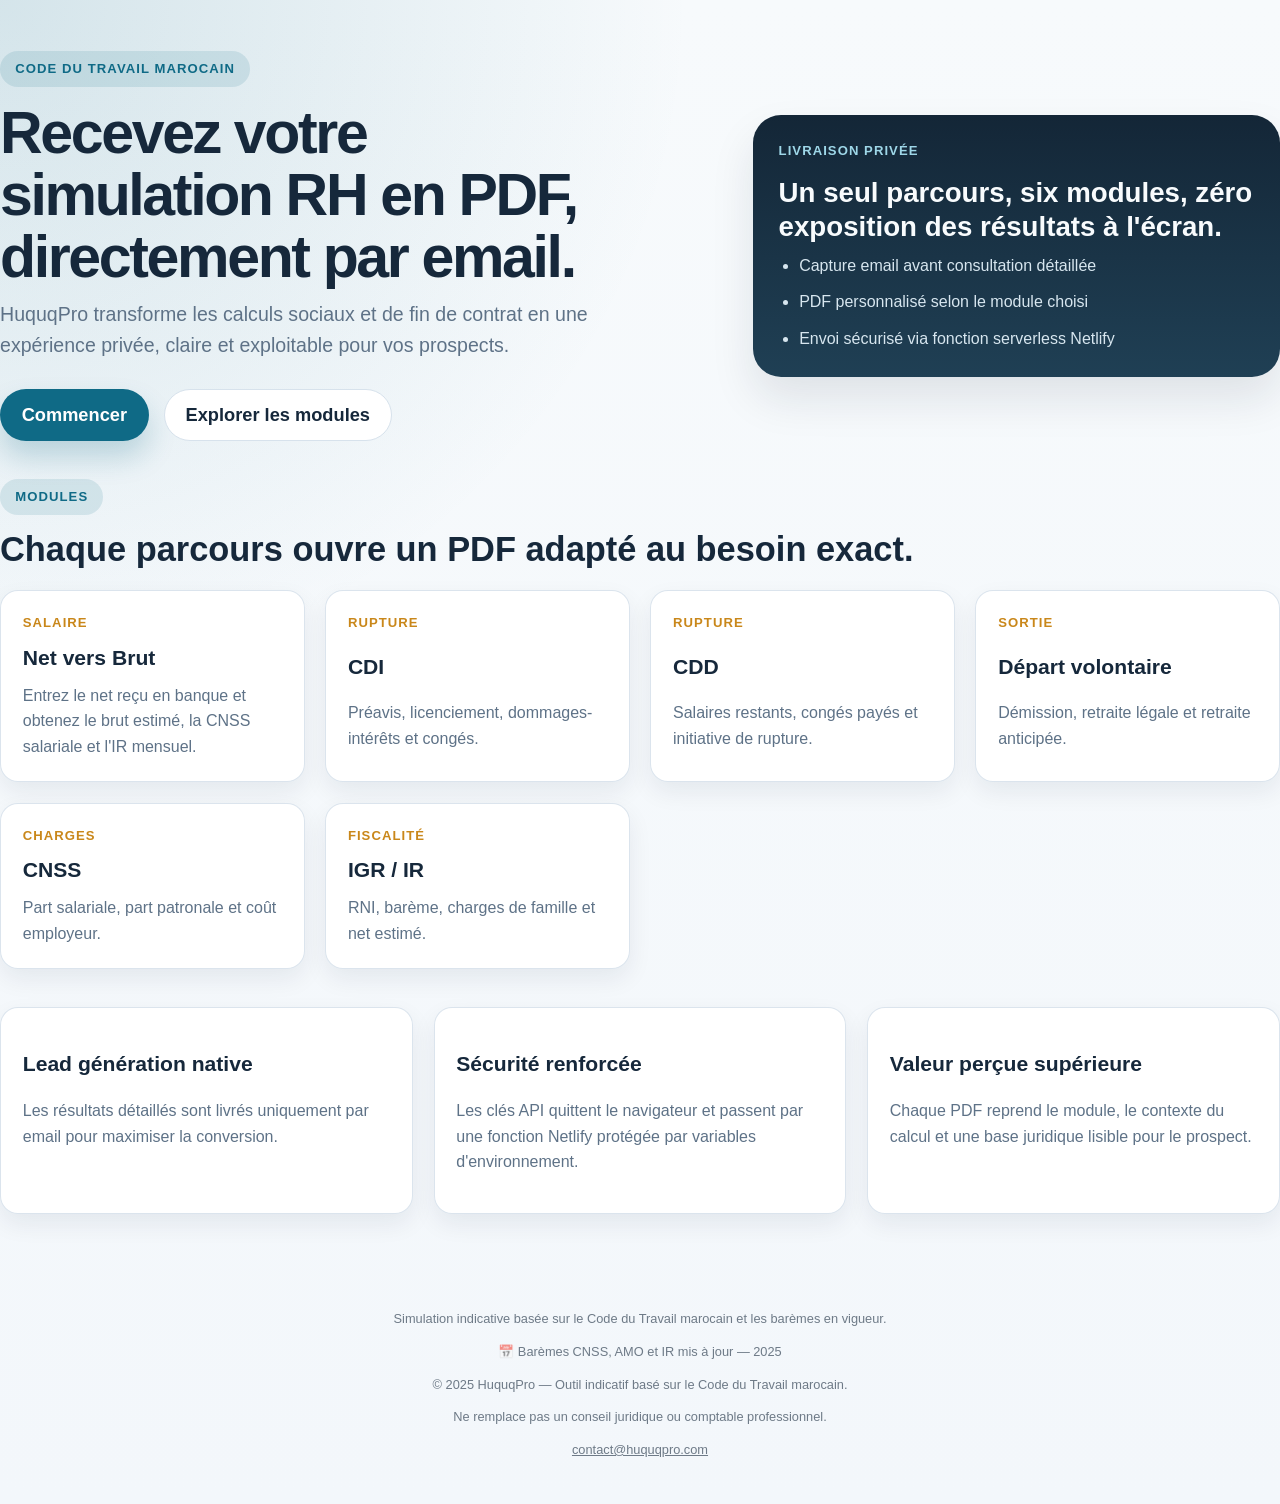
==== commit 0875cf7c: "update: latest changes" ====
--- a/index.html
+++ b/index.html
@@ -24,7 +24,7 @@
         </p>
         <div class="hero-actions">
           <a class="btn-calculate" href="app.html?module=net2brut">Commencer</a>
-          <a class="btn-secondary" href="/app">Explorer les modules</a>
+          <a class="btn-secondary" href="app.html">Explorer les modules</a>
         </div>
       </div>
       <div class="hero-card">
@@ -96,10 +96,12 @@
   </main>
 
   <footer style="text-align:center;padding:2rem 1rem;font-size:0.8rem;opacity:0.6;">
-    <p>© 2025 HuquqPro — Outil indicatif basé sur le Code du Travail marocain.</p>
+    <p>Simulation indicative basée sur le Code du Travail marocain et les barèmes en vigueur.</p>
+    <p>📅 Barèmes CNSS, AMO et IR mis à jour — 2025</p>
+    <p style="margin-top:0.8rem;">© 2025 HuquqPro — Outil indicatif basé sur le Code du Travail marocain.</p>
     <p>Ne remplace pas un conseil juridique ou comptable professionnel.</p>
-    <p>Contact : <a href="mailto:contact@huquqpro.com">contact@huquqpro.com</a></p>
+    <p><a href="mailto:contact@huquqpro.com" style="color:inherit;text-decoration:underline;">contact@huquqpro.com</a></p>
   </footer>
-  <p style="text-align:center;font-size:0.8rem;opacity:0.7;margin:1rem 0;"> 📅 Barèmes CNSS, AMO et IR mis à jour — 2025 </p>
+
 </body>
-</html>
+</html>
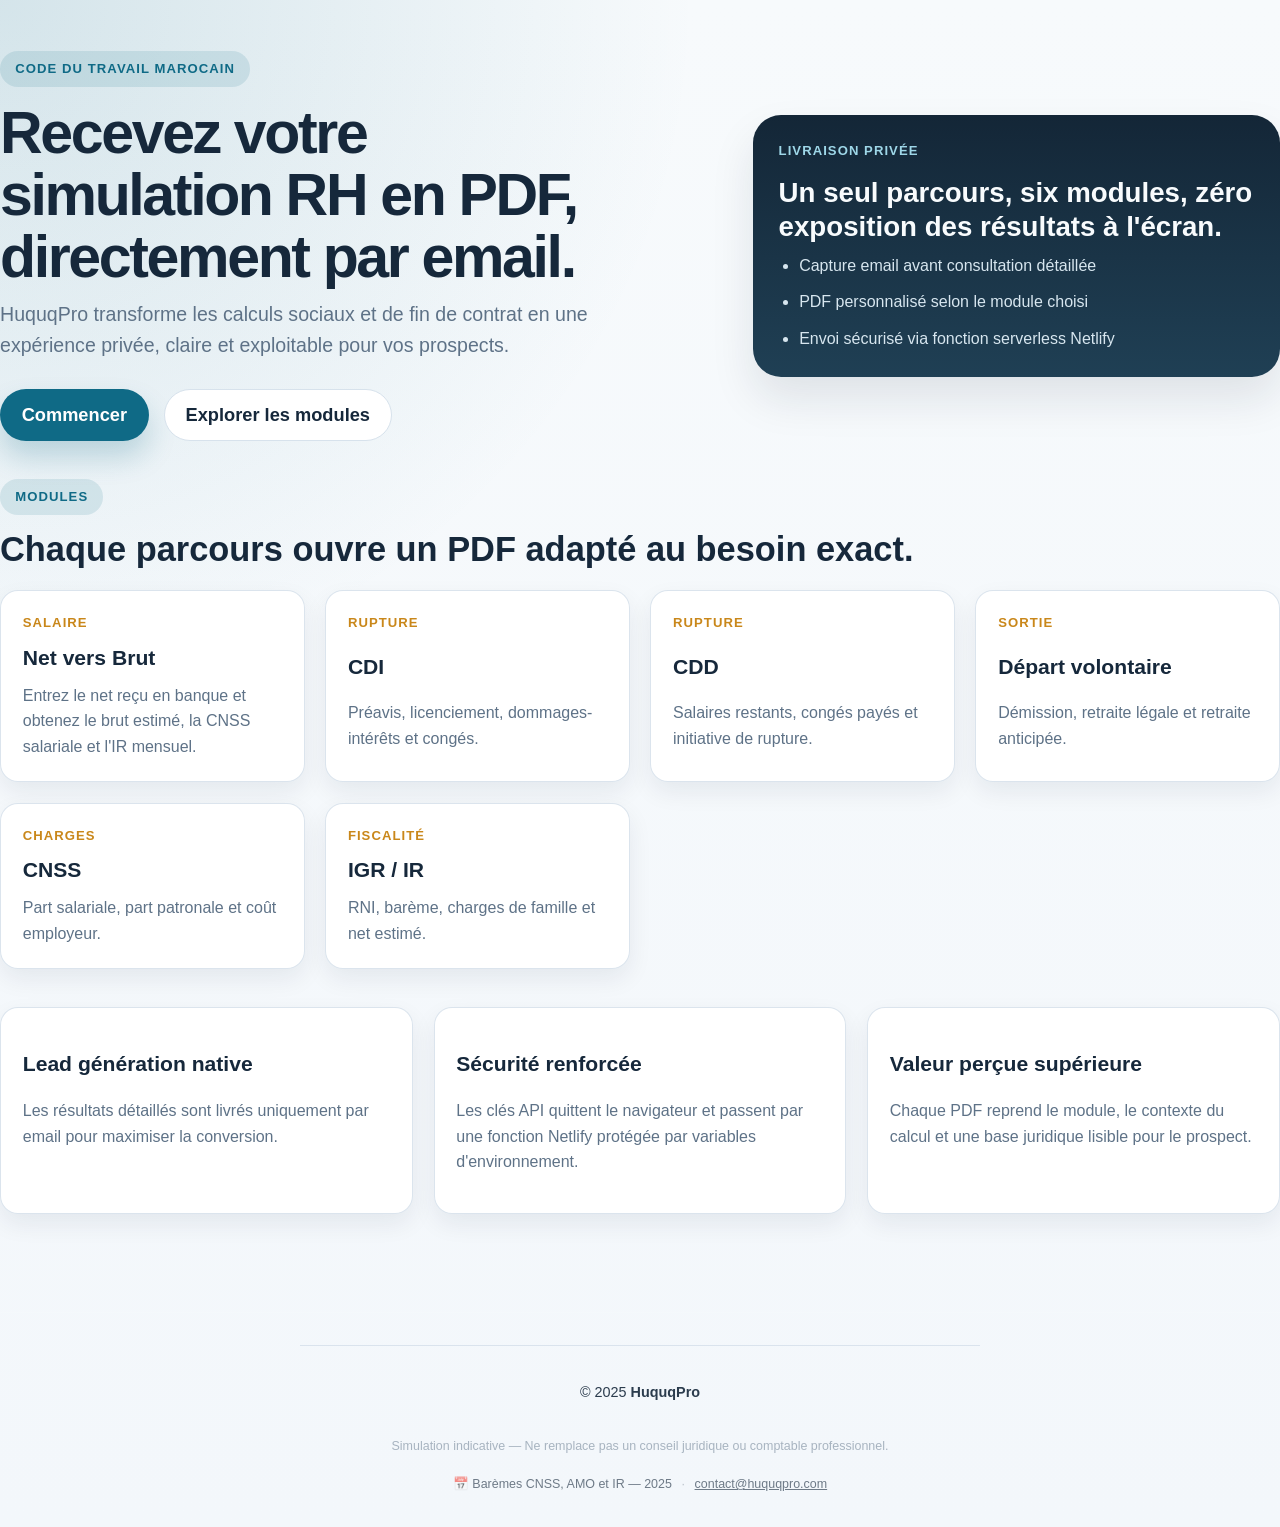
==== commit c310a30c: "fix: footer redesign, sticky menu mobile, accents index.html" ====
--- a/index.html
+++ b/index.html
@@ -95,12 +95,16 @@
     </section>
   </main>
 
-  <footer style="text-align:center;padding:2rem 1rem;font-size:0.8rem;opacity:0.6;">
-    <p>Simulation indicative basée sur le Code du Travail marocain et les barèmes en vigueur.</p>
-    <p>📅 Barèmes CNSS, AMO et IR mis à jour — 2025</p>
-    <p style="margin-top:0.8rem;">© 2025 HuquqPro — Outil indicatif basé sur le Code du Travail marocain.</p>
-    <p>Ne remplace pas un conseil juridique ou comptable professionnel.</p>
-    <p><a href="mailto:contact@huquqpro.com" style="color:inherit;text-decoration:underline;">contact@huquqpro.com</a></p>
+  <footer class="site-footer">
+    <div class="footer-inner">
+      <p class="footer-brand">© 2025 <strong>HuquqPro</strong></p>
+      <p class="footer-legal">Simulation indicative — Ne remplace pas un conseil juridique ou comptable professionnel.</p>
+      <div class="footer-meta">
+        <span>📅 Barèmes CNSS, AMO et IR — 2025</span>
+        <span class="footer-sep">·</span>
+        <a href="mailto:contact@huquqpro.com">contact@huquqpro.com</a>
+      </div>
+    </div>
   </footer>
 
 </body>
--- a/css/style.css
+++ b/css/style.css
@@ -300,14 +300,25 @@
 }
 
 .module-tabs-wrap {
-  position: sticky;
-  top: 0;
-  z-index: 20;
+  position: static;
   padding: var(--space-xs) 0;
   background: rgba(243, 247, 251, 0.94);
   backdrop-filter: blur(14px);
   border-top: 1px solid rgba(215, 226, 236, 0.8);
   border-bottom: 1px solid rgba(215, 226, 236, 0.8);
+}
+
+@media (min-width: 768px) {
+  .module-tabs-wrap {
+    position: sticky;
+    top: 0;
+    z-index: 100;
+  }
+}
+@media (max-width: 767px) {
+  .module-tabs-wrap {
+    position: static;
+  }
 }
 
 .module-tabs {
@@ -864,3 +875,41 @@
     gap: var(--space-2xl);
   }
 }
+
+.site-footer {
+  border-top: 1px solid rgba(255,255,255,0.08);
+  margin-top: 3rem;
+  padding: 2rem 1rem;
+}
+.footer-inner {
+  max-width: 680px;
+  margin: 0 auto;
+  text-align: center;
+  display: flex;
+  flex-direction: column;
+  gap: 0.4rem;
+}
+.footer-brand {
+  font-size: 0.9rem;
+  opacity: 0.9;
+}
+.footer-legal {
+  font-size: 0.78rem;
+  opacity: 0.5;
+}
+.footer-meta {
+  font-size: 0.78rem;
+  opacity: 0.6;
+  display: flex;
+  align-items: center;
+  justify-content: center;
+  gap: 0.6rem;
+  flex-wrap: wrap;
+}
+.footer-meta a {
+  color: inherit;
+  text-decoration: underline;
+}
+.footer-sep {
+  opacity: 0.4;
+}
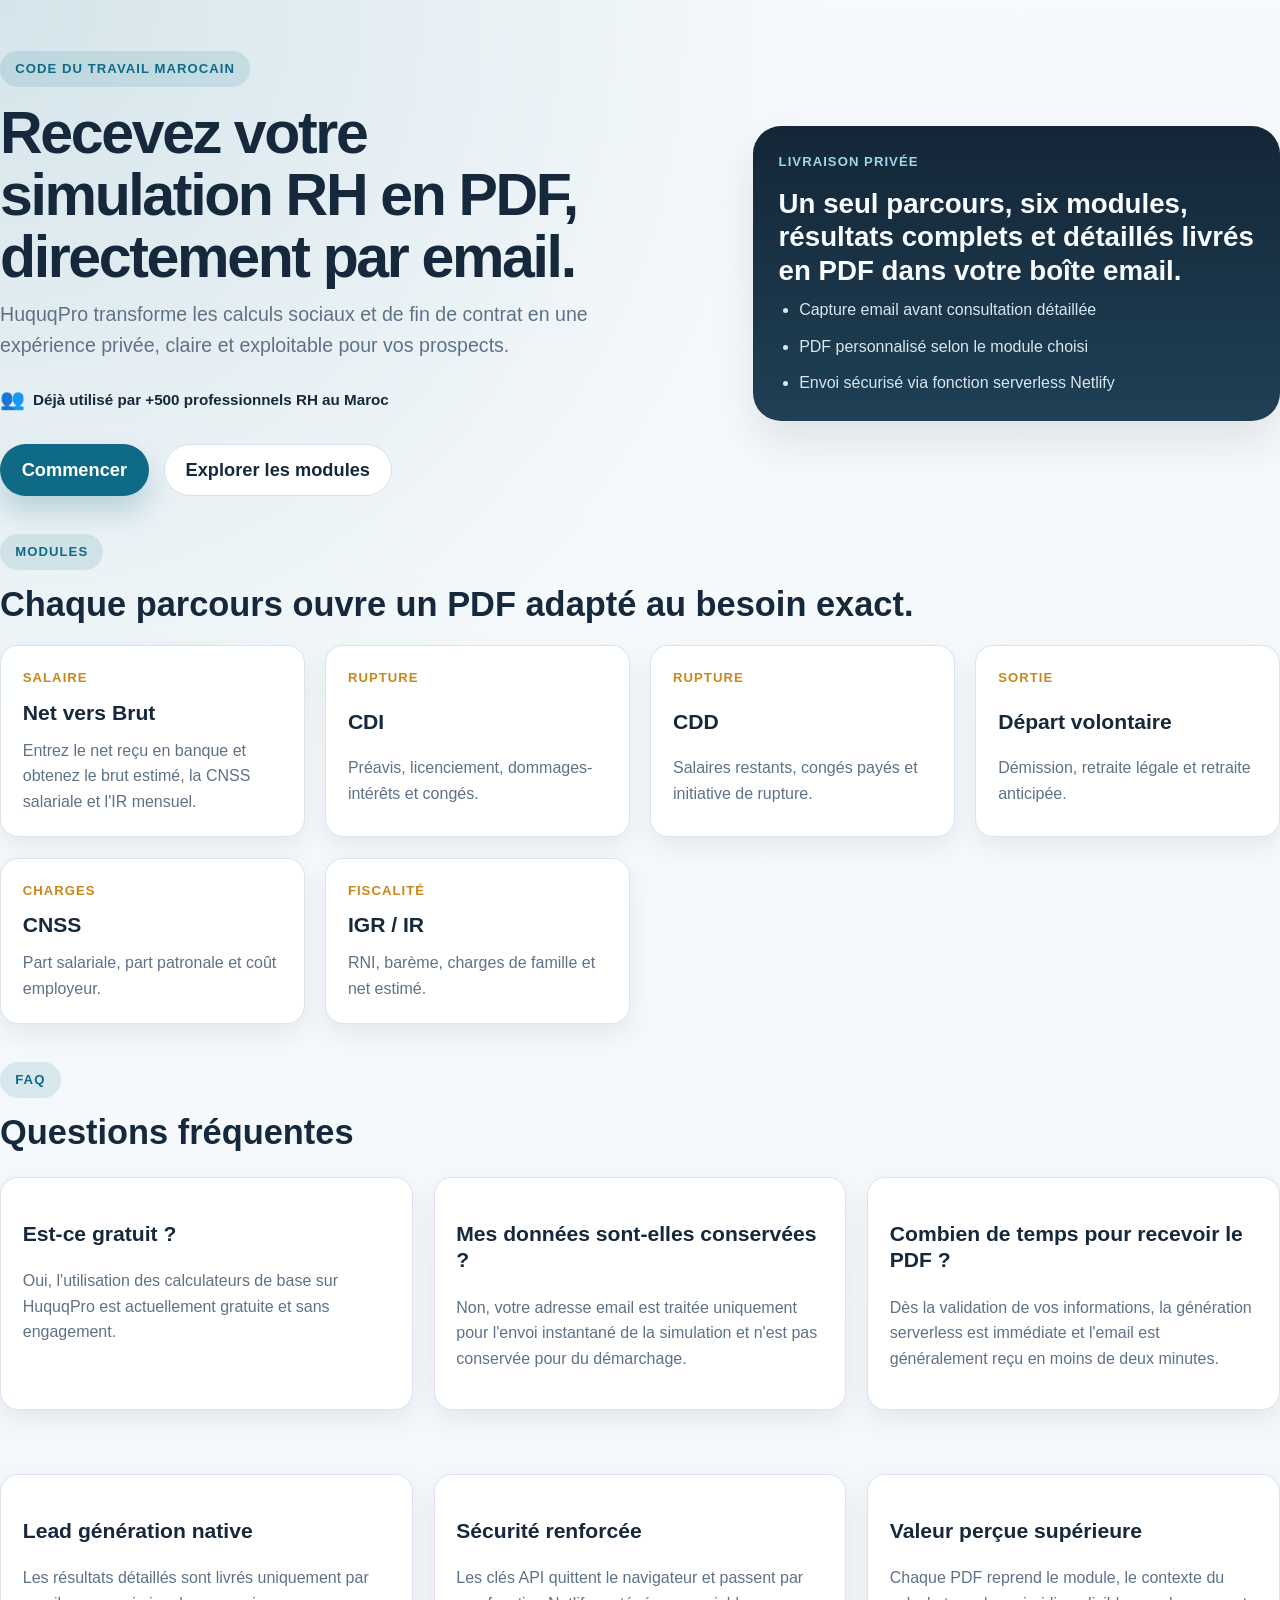
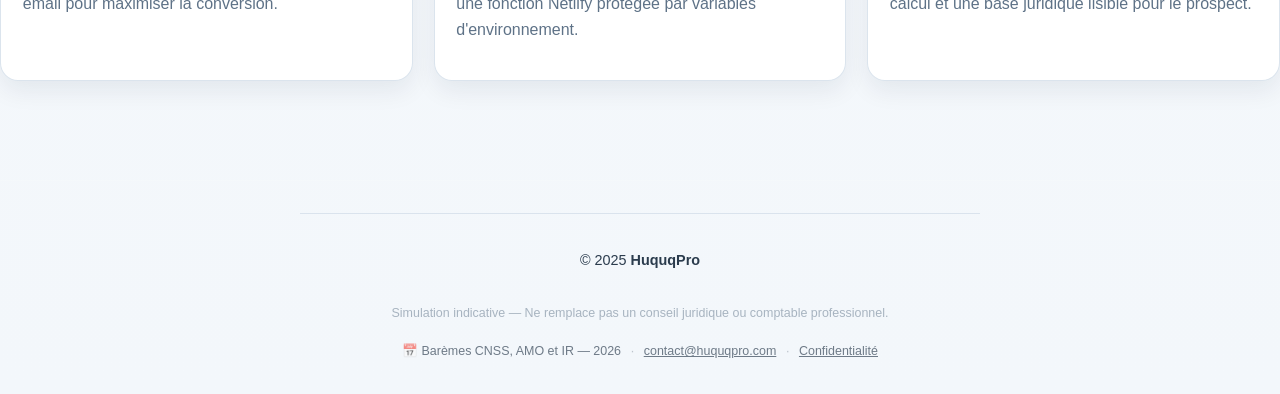
==== commit 6af8d36b: "feat(conversion): trust badges, FAQ, and privacy policy" ====
--- a/index.html
+++ b/index.html
@@ -22,14 +22,18 @@
           HuquqPro transforme les calculs sociaux et de fin de contrat en une expérience privée,
           claire et exploitable pour vos prospects.
         </p>
+        <div style="margin: 1.5rem 0; font-size: 0.95rem; display: flex; align-items: center; gap: 0.5rem;">
+          <span style="font-size: 1.25rem;">👥</span>
+          <strong>Déjà utilisé par <span id="social-proof-count">+500</span> professionnels RH au Maroc</strong>
+        </div>
         <div class="hero-actions">
-          <a class="btn-calculate" href="app.html?module=net2brut">Commencer</a>
-          <a class="btn-secondary" href="app.html">Explorer les modules</a>
+          <a class="btn-calculate" href="/simulateur-net-brut">Commencer</a>
+          <a class="btn-secondary" href="/simulateur-net-brut">Explorer les modules</a>
         </div>
       </div>
       <div class="hero-card">
         <div class="hero-card-top">Livraison privée</div>
-        <h2>Un seul parcours, six modules, zéro exposition des résultats à l'écran.</h2>
+        <h2>Un seul parcours, six modules, résultats complets et détaillés livrés en PDF dans votre boîte email.</h2>
         <ul class="hero-points">
           <li>Capture email avant consultation détaillée</li>
           <li>PDF personnalisé selon le module choisi</li>
@@ -46,32 +50,32 @@
         <h2>Chaque parcours ouvre un PDF adapté au besoin exact.</h2>
       </div>
       <div class="landing-modules">
-        <a class="module-card" href="app.html?module=net2brut">
+        <a class="module-card" href="/simulateur-net-brut">
           <span class="module-kicker">Salaire</span>
           <strong>Net vers Brut</strong>
           <span>Entrez le net reçu en banque et obtenez le brut estimé, la CNSS salariale et l'IR mensuel.</span>
         </a>
-        <a class="module-card" href="app.html?module=cdi">
+        <a class="module-card" href="/rupture-cdi">
           <span class="module-kicker">Rupture</span>
           <strong>CDI</strong>
           <span>Préavis, licenciement, dommages-intérêts et congés.</span>
         </a>
-        <a class="module-card" href="app.html?module=cdd">
+        <a class="module-card" href="/rupture-cdd">
           <span class="module-kicker">Rupture</span>
           <strong>CDD</strong>
           <span>Salaires restants, congés payés et initiative de rupture.</span>
         </a>
-        <a class="module-card" href="app.html?module=depart">
+        <a class="module-card" href="/depart-volontaire">
           <span class="module-kicker">Sortie</span>
           <strong>Départ volontaire</strong>
           <span>Démission, retraite légale et retraite anticipée.</span>
         </a>
-        <a class="module-card" href="app.html?module=cnss">
+        <a class="module-card" href="/cotisations-cnss">
           <span class="module-kicker">Charges</span>
           <strong>CNSS</strong>
           <span>Part salariale, part patronale et coût employeur.</span>
         </a>
-        <a class="module-card" href="app.html?module=igr">
+        <a class="module-card" href="/calcul-igr">
           <span class="module-kicker">Fiscalité</span>
           <strong>IGR / IR</strong>
           <span>RNI, barème, charges de famille et net estimé.</span>
@@ -79,7 +83,28 @@
       </div>
     </section>
 
-    <section class="landing-section trust-grid">
+    <section class="landing-section">
+      <div class="section-heading">
+        <div class="header-badge">FAQ</div>
+        <h2>Questions fréquentes</h2>
+      </div>
+      <div class="trust-grid" style="margin-top: 1.5rem;">
+        <article class="trust-card">
+          <h3>Est-ce gratuit ?</h3>
+          <p>Oui, l'utilisation des calculateurs de base sur HuquqPro est actuellement gratuite et sans engagement.</p>
+        </article>
+        <article class="trust-card">
+          <h3>Mes données sont-elles conservées ?</h3>
+          <p>Non, votre adresse email est traitée uniquement pour l'envoi instantané de la simulation et n'est pas conservée pour du démarchage.</p>
+        </article>
+        <article class="trust-card">
+          <h3>Combien de temps pour recevoir le PDF ?</h3>
+          <p>Dès la validation de vos informations, la génération serverless est immédiate et l'email est généralement reçu en moins de deux minutes.</p>
+        </article>
+      </div>
+    </section>
+
+    <section class="landing-section trust-grid" style="margin-top: 4rem;">
       <article class="trust-card feature-card">
         <h3>Lead génération native</h3>
         <p>Les résultats détaillés sont livrés uniquement par email pour maximiser la conversion.</p>
@@ -100,9 +125,11 @@
       <p class="footer-brand">© 2025 <strong>HuquqPro</strong></p>
       <p class="footer-legal">Simulation indicative — Ne remplace pas un conseil juridique ou comptable professionnel.</p>
       <div class="footer-meta">
-        <span>📅 Barèmes CNSS, AMO et IR — 2025</span>
+        <span>📅 Barèmes CNSS, AMO et IR — 2026</span>
         <span class="footer-sep">·</span>
         <a href="mailto:contact@huquqpro.com">contact@huquqpro.com</a>
+        <span class="footer-sep">·</span>
+        <a href="/confidentialite.html">Confidentialité</a>
       </div>
     </div>
   </footer>
--- a/css/style.css
+++ b/css/style.css
@@ -288,10 +288,9 @@
 }
 
 .app-main {
-  display: grid;
-  grid-template-columns: minmax(0, 1.22fr) minmax(clamp(18rem, 29vw, 26rem), 0.82fr);
-  gap: var(--space-xl);
-  align-items: start;
+  display: block;
+  max-width: 48rem;
+  margin: 0 auto;
   padding-bottom: var(--space-2xl);
 }
 
@@ -373,8 +372,14 @@
 }
 
 .delivery-panel {
-  position: sticky;
-  top: var(--sticky-top);
+  display: none;
+}
+.delivery-panel.inline-modal {
+  display: block;
+  position: static;
+  margin-top: var(--space-lg);
+  border-top: 1px dashed rgba(215, 226, 236, 0.9);
+  padding-top: var(--space-lg);
 }
 
 .panel-label {
@@ -525,6 +530,44 @@
   border-color: var(--primary);
   background: rgba(15, 106, 134, 0.1);
   color: var(--primary);
+}
+
+.mobile-accordion {
+  margin-top: var(--space-lg);
+}
+.accordion-header {
+  display: flex;
+  align-items: center;
+  justify-content: space-between;
+  cursor: pointer;
+  padding-bottom: var(--space-xs);
+  border-bottom: 1px solid rgba(215, 226, 236, 0.4);
+  margin-bottom: var(--space-sm);
+}
+.mobile-accordion > summary {
+  list-style: none;
+}
+.mobile-accordion > summary::-webkit-details-marker {
+  display: none;
+}
+.accordion-icon {
+  font-size: 0.75rem;
+  color: var(--muted);
+  transition: transform 0.2s ease;
+}
+.mobile-accordion[open] .accordion-icon {
+  transform: rotate(180deg);
+}
+
+@media (min-width: 768px) {
+  .accordion-header {
+    cursor: default;
+    pointer-events: none;
+    border-bottom: none;
+  }
+  .accordion-icon {
+    display: none;
+  }
 }
 
 .anciennete-display {
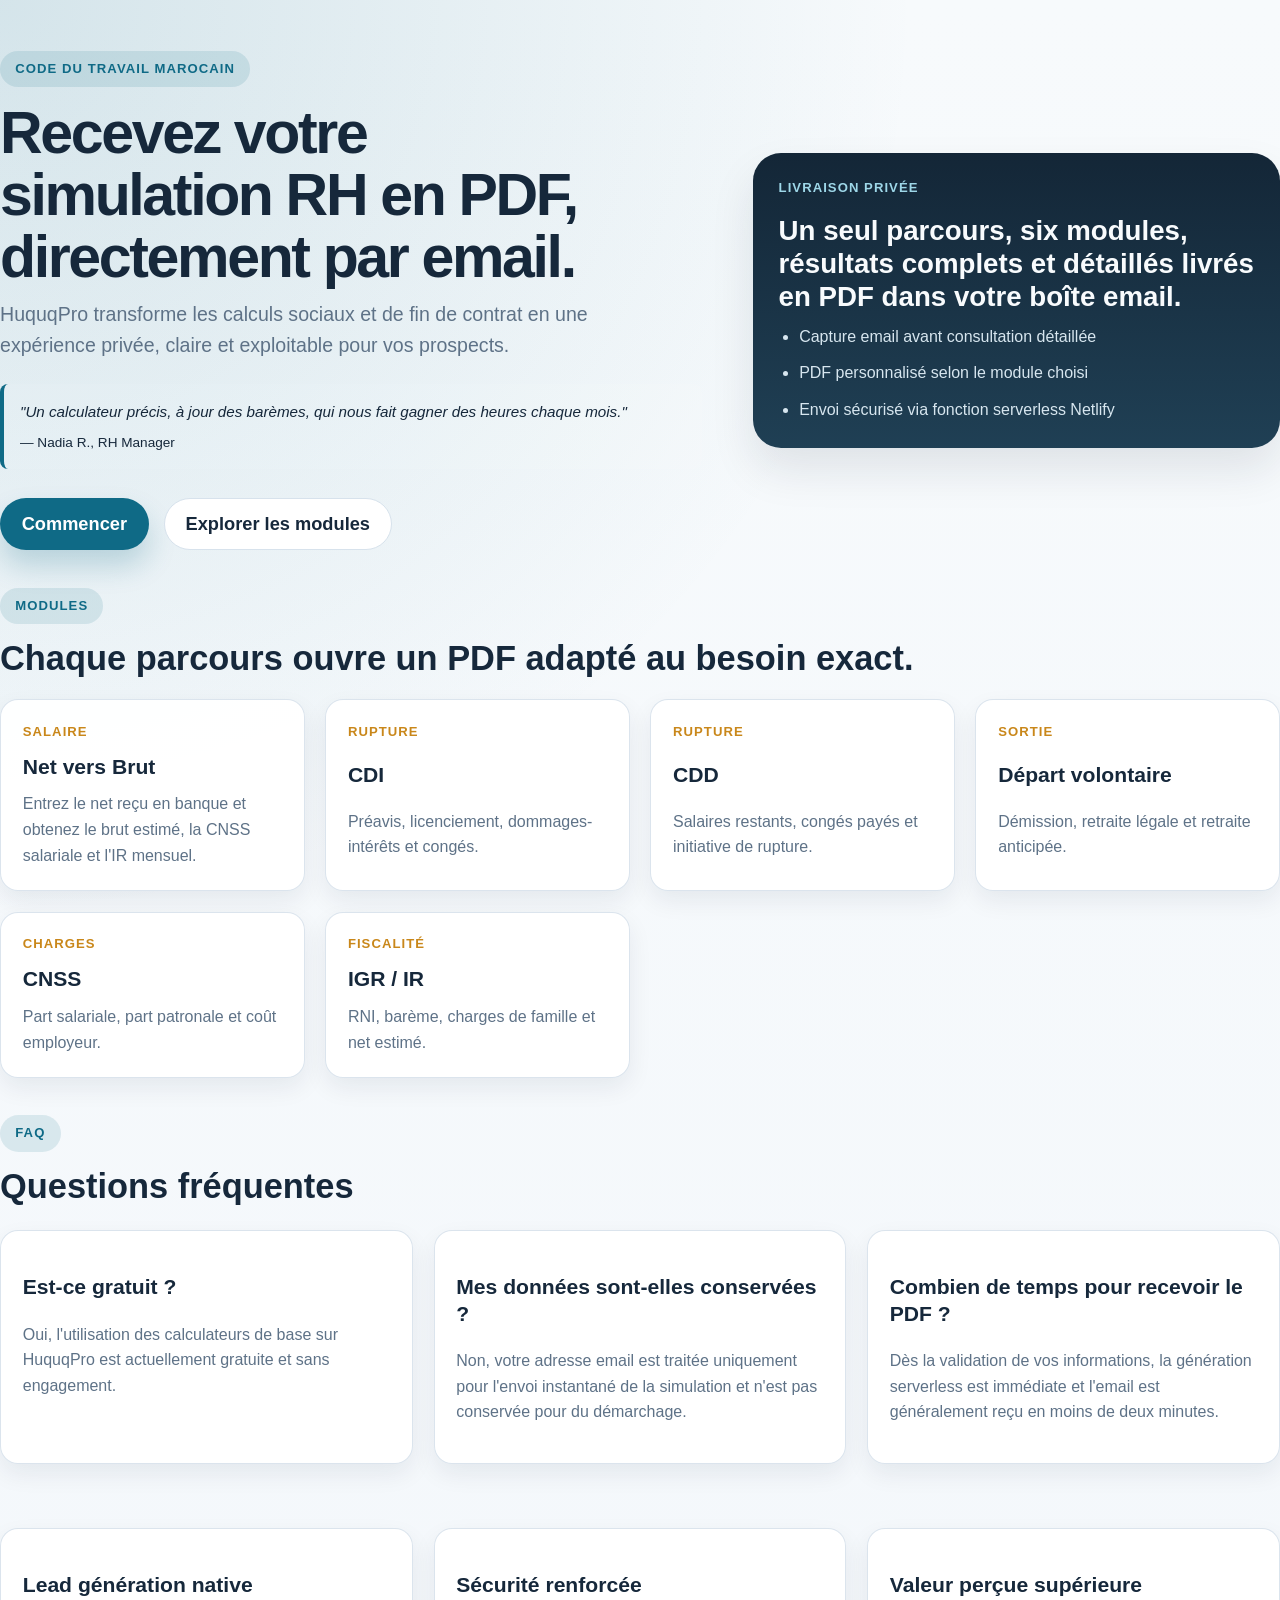
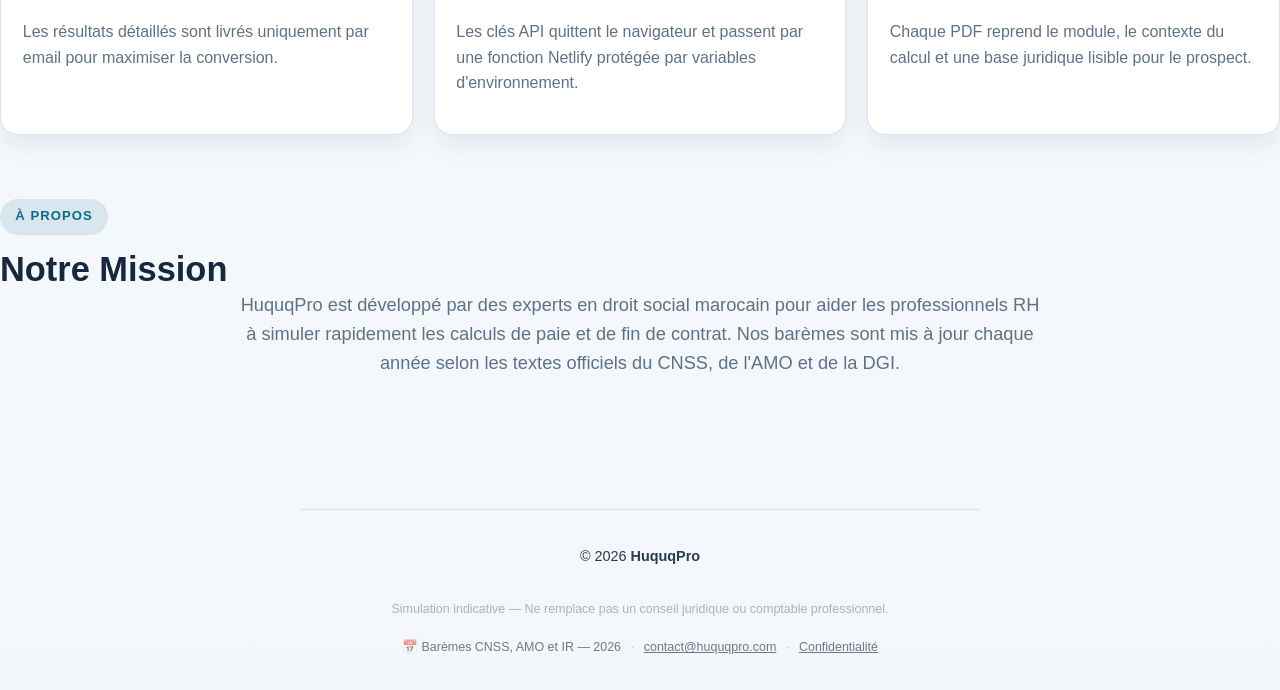
==== commit 6b5ec064: "feat(v2): massive 90+ score architecture rewrite (SPA to MPA), full SEO/UX/Security overhaul" ====
--- a/index.html
+++ b/index.html
@@ -11,6 +11,20 @@
   <meta property="og:type" content="website" />
   <meta property="og:url" content="https://huquqpro.netlify.app/" />
   <link rel="stylesheet" href="css/style.css" />
+  <link rel="icon" href='data:image/svg+xml,<svg xmlns="http://www.w3.org/2000/svg" viewBox="0 0 100 100"><text y=".9em" font-size="90">⚖️</text></svg>'>
+  <script type="application/ld+json">
+    {
+      "@context": "https://schema.org",
+      "@type": "WebApplication",
+      "name": "HuquqPro",
+      "description": "Calculateur droit du travail Maroc — CNSS, IR, CDI, CDD",
+      "url": "https://cdicalc-gray.vercel.app",
+      "applicationCategory": "BusinessApplication",
+      "operatingSystem": "Web",
+      "offers": { "@type": "Offer", "price": "0", "priceCurrency": "MAD" },
+      "inLanguage": "fr-MA"
+    }
+  </script>
 </head>
 <body class="landing-page">
   <header class="site-header landing-hero">
@@ -22,10 +36,10 @@
           HuquqPro transforme les calculs sociaux et de fin de contrat en une expérience privée,
           claire et exploitable pour vos prospects.
         </p>
-        <div style="margin: 1.5rem 0; font-size: 0.95rem; display: flex; align-items: center; gap: 0.5rem;">
-          <span style="font-size: 1.25rem;">👥</span>
-          <strong>Déjà utilisé par <span id="social-proof-count">+500</span> professionnels RH au Maroc</strong>
-        </div>
+        <figure class="trust-testimonial" style="background: rgba(255,255,255,0.05); padding: 1rem; border-radius: 8px; border-left: 4px solid var(--primary); margin: 1.5rem 0; text-align: left;">
+          <blockquote style="margin: 0; font-style: italic; font-size: 0.95rem;">"Un calculateur précis, à jour des barèmes, qui nous fait gagner des heures chaque mois."</blockquote>
+          <figcaption style="margin-top: 0.5rem; font-size: 0.85rem; font-weight: 500;">— Nadia R., RH Manager</figcaption>
+        </figure>
         <div class="hero-actions">
           <a class="btn-calculate" href="/simulateur-net-brut">Commencer</a>
           <a class="btn-secondary" href="/simulateur-net-brut">Explorer les modules</a>
@@ -118,16 +132,26 @@
         <p>Chaque PDF reprend le module, le contexte du calcul et une base juridique lisible pour le prospect.</p>
       </article>
     </section>
+
+    <section class="landing-section" style="margin-top: 4rem;">
+      <div class="section-heading">
+        <div class="header-badge">À propos</div>
+        <h2>Notre Mission</h2>
+      </div>
+      <p style="color: var(--muted); line-height: 1.6; max-width: 800px; margin: 0 auto; text-align: center;">
+        HuquqPro est développé par des experts en droit social marocain pour aider les professionnels RH à simuler rapidement les calculs de paie et de fin de contrat. Nos barèmes sont mis à jour chaque année selon les textes officiels du CNSS, de l'AMO et de la DGI.
+      </p>
+    </section>
   </main>
 
   <footer class="site-footer">
     <div class="footer-inner">
-      <p class="footer-brand">© 2025 <strong>HuquqPro</strong></p>
+      <p class="footer-brand">© 2026 <strong>HuquqPro</strong></p>
       <p class="footer-legal">Simulation indicative — Ne remplace pas un conseil juridique ou comptable professionnel.</p>
       <div class="footer-meta">
         <span>📅 Barèmes CNSS, AMO et IR — 2026</span>
         <span class="footer-sep">·</span>
-        <a href="mailto:contact@huquqpro.com">contact@huquqpro.com</a>
+        <a href="mailto:rafael.pullian@gmail.com">contact@huquqpro.com</a>
         <span class="footer-sep">·</span>
         <a href="/confidentialite.html">Confidentialité</a>
       </div>
--- a/css/style.css
+++ b/css/style.css
@@ -366,8 +366,7 @@
   box-shadow: var(--shadow-soft);
 }
 
-.module-card-panel,
-.delivery-panel {
+.module-card-panel {
   min-height: 100%;
 }
 
@@ -378,8 +377,7 @@
   display: block;
   position: static;
   margin-top: var(--space-lg);
-  border-top: 1px dashed rgba(215, 226, 236, 0.9);
-  padding-top: var(--space-lg);
+  min-height: auto;
 }
 
 .panel-label {
@@ -498,6 +496,15 @@
   transform: translateY(-50%);
   color: var(--muted);
   pointer-events: none;
+}
+
+@keyframes slideDown {
+  from { opacity: 0; transform: translateY(-10px); }
+  to { opacity: 1; transform: translateY(0); }
+}
+
+@keyframes spin {
+  100% { transform: rotate(360deg); }
 }
 
 .input-unit {
